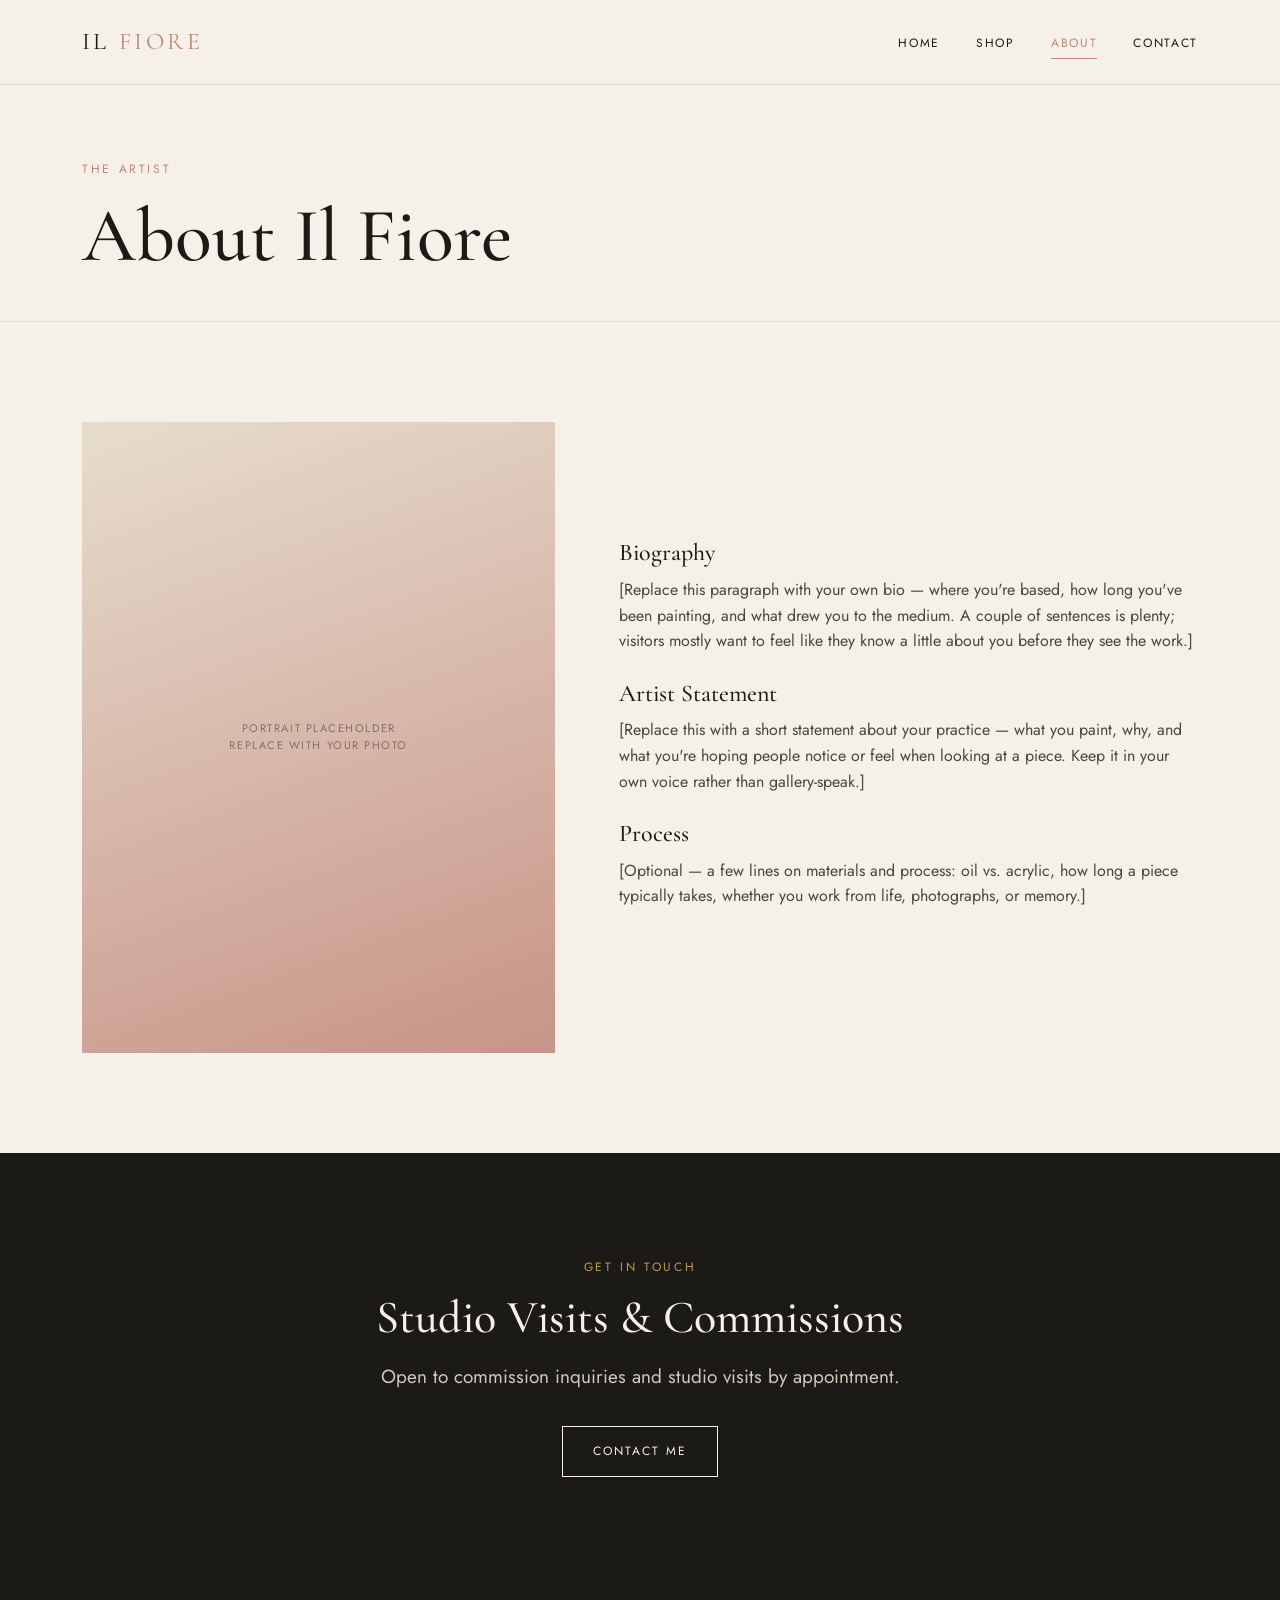
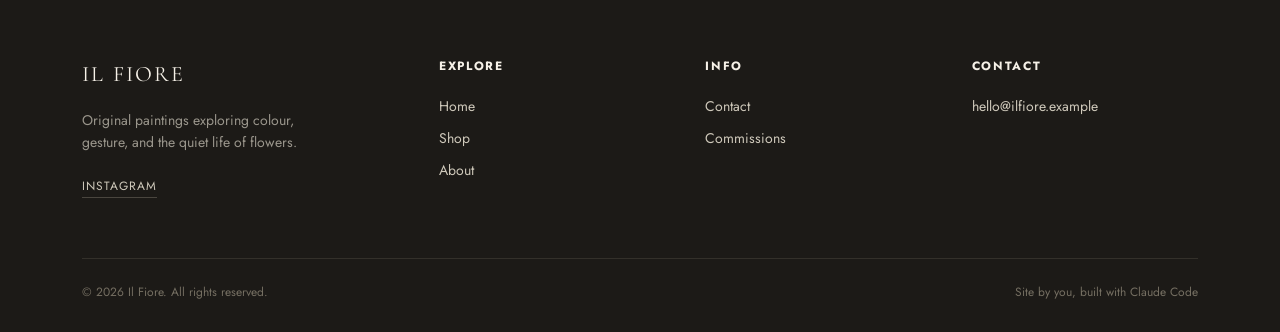
==== about.html @ a6f497b1 "Initial site: home, shop, about, contact pages Static HTML/CSS/JS artist portfolio site with a galle" ====
<!doctype html>
<html lang="en">
<head>
<meta charset="UTF-8">
<title>About — Il Fiore</title>
<meta name="description" content="About Il Fiore — artist bio, background, and artist statement.">
<meta name="viewport" content="width=device-width, initial-scale=1">
<link rel="preconnect" href="https://fonts.googleapis.com">
<link href="https://fonts.googleapis.com/css2?family=Cormorant+Garamond:wght@400;500;600&family=Jost:wght@400;500&display=swap" rel="stylesheet">
<link rel="stylesheet" href="css/style.css">
</head>
<body>

<header class="site-header">
  <div class="container">
    <a href="index.html" class="logo">Il <span>Fiore</span></a>
    <nav class="main-nav">
      <ul>
        <li><a href="index.html">Home</a></li>
        <li><a href="shop.html">Shop</a></li>
        <li><a href="about.html" class="active">About</a></li>
        <li><a href="contact.html">Contact</a></li>
      </ul>
    </nav>
    <button class="nav-toggle" aria-label="Open menu"><span></span><span></span><span></span></button>
  </div>
</header>

<div class="page-hero">
  <div class="container">
    <span class="eyebrow">The Artist</span>
    <h1>About Il Fiore</h1>
  </div>
</div>

<section>
  <div class="container split">
    <div class="portrait-placeholder"><span class="ph-label">Portrait placeholder<br>replace with your photo</span></div>
    <div>
      <div class="bio-block">
        <h3>Biography</h3>
        <p>[Replace this paragraph with your own bio — where you're based, how long you've been painting, and what drew you to the medium. A couple of sentences is plenty; visitors mostly want to feel like they know a little about you before they see the work.]</p>
      </div>
      <div class="bio-block">
        <h3>Artist Statement</h3>
        <p>[Replace this with a short statement about your practice — what you paint, why, and what you're hoping people notice or feel when looking at a piece. Keep it in your own voice rather than gallery-speak.]</p>
      </div>
      <div class="bio-block">
        <h3>Process</h3>
        <p>[Optional — a few lines on materials and process: oil vs. acrylic, how long a piece typically takes, whether you work from life, photographs, or memory.]</p>
      </div>
    </div>
  </div>
</section>

<section class="band-dark text-center">
  <div class="container">
    <span class="eyebrow">Get in Touch</span>
    <h2>Studio Visits &amp; Commissions</h2>
    <p class="lede" style="margin: 18px auto 34px; color:#cfc9bb;">Open to commission inquiries and studio visits by appointment.</p>
    <a href="contact.html" class="btn">Contact Me</a>
  </div>
</section>

<footer class="site-footer">
  <div class="container">
    <div class="footer-grid">
      <div>
        <div class="footer-logo">Il Fiore</div>
        <p class="footer-tagline">Original paintings exploring colour, gesture, and the quiet life of flowers.</p>
        <div class="social-row">
          <a href="#">Instagram</a>
        </div>
      </div>
      <div>
        <h4>Explore</h4>
        <ul>
          <li><a href="index.html">Home</a></li>
          <li><a href="shop.html">Shop</a></li>
          <li><a href="about.html">About</a></li>
        </ul>
      </div>
      <div>
        <h4>Info</h4>
        <ul>
          <li><a href="contact.html">Contact</a></li>
          <li><a href="contact.html">Commissions</a></li>
        </ul>
      </div>
      <div>
        <h4>Contact</h4>
        <ul>
          <li><a href="mailto:hello@ilfiore.example">hello@ilfiore.example</a></li>
        </ul>
      </div>
    </div>
    <div class="footer-bottom">
      <span>© 2026 Il Fiore. All rights reserved.</span>
      <span>Site by you, built with Claude Code</span>
    </div>
  </div>
</footer>

<script src="js/main.js"></script>
</body>
</html>
---- css/style.css ----
/* ===== Il Fiore — design tokens ===== */
:root {
  --cream: #f6f1e8;
  --cream-dim: #efe8da;
  --ink: #1c1a17;
  --ink-soft: #3a3530;
  --rose: #c1857a;
  --sage: #8a9a7e;
  --gold: #c39a4b;
  --plum: #7d6a86;
  --line: #e2dbca;
  --line-dark: #33302a;

  --font-serif: 'Cormorant Garamond', Georgia, 'Times New Roman', serif;
  --font-sans: 'Jost', 'Helvetica Neue', Arial, sans-serif;

  --max: 1180px;
}

/* ===== Reset ===== */
* { box-sizing: border-box; margin: 0; padding: 0; }
html { scroll-behavior: smooth; }
body {
  font-family: var(--font-sans);
  background: var(--cream);
  color: var(--ink);
  line-height: 1.6;
  -webkit-font-smoothing: antialiased;
}
img { max-width: 100%; display: block; }
a { color: inherit; text-decoration: none; }
ul { list-style: none; }
button { font-family: inherit; cursor: pointer; }
.container { max-width: var(--max); margin: 0 auto; padding: 0 32px; }

.eyebrow {
  font-family: var(--font-sans);
  font-size: 12px;
  letter-spacing: 0.22em;
  text-transform: uppercase;
  color: var(--rose);
  display: inline-block;
  margin-bottom: 14px;
}
h1, h2, h3 { font-family: var(--font-serif); font-weight: 500; line-height: 1.15; }
h1 { font-size: clamp(40px, 6vw, 76px); }
h2 { font-size: clamp(30px, 4vw, 46px); }
h3 { font-size: 24px; }
p.lede { font-size: 19px; color: #4a463f; max-width: 60ch; }

.btn {
  display: inline-flex;
  align-items: center;
  gap: 10px;
  font-family: var(--font-sans);
  font-size: 12px;
  letter-spacing: 0.16em;
  text-transform: uppercase;
  padding: 15px 30px;
  border: 1px solid var(--ink);
  background: transparent;
  color: var(--ink);
  transition: background .25s ease, color .25s ease;
}
.btn:hover { background: var(--ink); color: var(--cream); }
.btn-solid { background: var(--ink); color: var(--cream); }
.btn-solid:hover { background: var(--rose); border-color: var(--rose); color: var(--cream); }

/* ===== Header ===== */
.site-header {
  position: sticky; top: 0; z-index: 50;
  background: var(--cream);
  border-bottom: 1px solid var(--line);
}
.site-header .container {
  display: flex; align-items: center; justify-content: space-between;
  height: 84px;
}
.logo {
  font-family: var(--font-serif);
  font-size: 24px;
  letter-spacing: 0.14em;
  text-transform: uppercase;
}
.logo span { color: var(--rose); }
.main-nav ul { display: flex; gap: 36px; }
.main-nav a {
  font-size: 12px;
  letter-spacing: 0.14em;
  text-transform: uppercase;
  padding: 6px 0;
  border-bottom: 1px solid transparent;
  transition: border-color .2s ease, color .2s ease;
}
.main-nav a:hover, .main-nav a.active { border-color: var(--rose); color: var(--rose); }
.nav-toggle {
  display: none;
  flex-direction: column; gap: 5px;
  background: none; border: none;
}
.nav-toggle span { width: 26px; height: 1.5px; background: var(--ink); }

@media (max-width: 860px) {
  .main-nav { position: fixed; inset: 84px 0 0 0; background: var(--cream); transform: translateY(-110%); transition: transform .3s ease; }
  .main-nav.open { transform: translateY(0); }
  .main-nav ul { flex-direction: column; gap: 0; padding: 12px 32px; }
  .main-nav a { display: block; padding: 16px 0; border-bottom: 1px solid var(--line); font-size: 14px; }
  .nav-toggle { display: flex; }
}

/* ===== Hero ===== */
.hero {
  position: relative;
  min-height: 86vh;
  display: flex; align-items: flex-end;
  padding: 60px 0 90px;
  overflow: hidden;
  background: linear-gradient(160deg, #f1e4d6 0%, #ecd9d2 38%, #e3c9c0 62%, #cfa9a6 100%);
}
.hero::before, .hero::after {
  content: ""; position: absolute; border-radius: 50%; filter: blur(60px); opacity: .55;
}
.hero::before { width: 480px; height: 480px; background: var(--sage); top: -160px; right: -120px; opacity: .35; }
.hero::after { width: 380px; height: 380px; background: var(--gold); bottom: -160px; left: -100px; opacity: .3; }
.hero-content { position: relative; z-index: 2; max-width: 720px; }
.hero-content p.lede { color: #3a352f; margin-top: 22px; margin-bottom: 34px; }

/* ===== Sections ===== */
section { padding: 100px 0; }
.section-head {
  display: flex; align-items: flex-end; justify-content: space-between;
  gap: 24px; margin-bottom: 48px; flex-wrap: wrap;
}
.section-head .view-all { font-size: 12px; letter-spacing: 0.16em; text-transform: uppercase; border-bottom: 1px solid var(--ink); padding-bottom: 3px; }

/* ===== Work grid & cards ===== */
.work-grid { display: grid; grid-template-columns: repeat(3, 1fr); gap: 40px 32px; }
@media (max-width: 960px) { .work-grid { grid-template-columns: repeat(2, 1fr); } }
@media (max-width: 620px) { .work-grid { grid-template-columns: 1fr; } }

.work-card { cursor: pointer; }
.placeholder-art {
  position: relative;
  aspect-ratio: 4 / 5;
  border-radius: 2px;
  overflow: hidden;
  margin-bottom: 18px;
  background: var(--cream-dim);
  transition: transform .4s ease;
}
.work-card:hover .placeholder-art { transform: translateY(-4px); }
.placeholder-art::after {
  content: "";
  position: absolute; inset: 0;
  background-image: repeating-linear-gradient(135deg, rgba(255,255,255,.08) 0 2px, transparent 2px 6px);
  mix-blend-mode: overlay;
}
.placeholder-art .ph-label {
  position: absolute; inset: 0;
  display: flex; align-items: center; justify-content: center;
  text-align: center; padding: 24px;
  font-family: var(--font-sans);
  font-size: 11px; letter-spacing: 0.14em; text-transform: uppercase;
  color: rgba(28,26,23,.45);
}
.placeholder-art img { position: absolute; inset: 0; width: 100%; height: 100%; object-fit: cover; }

.hue-1 { background: linear-gradient(150deg,#e9c9c2,#c1857a); }
.hue-2 { background: linear-gradient(150deg,#dbe0cf,#8a9a7e); }
.hue-3 { background: linear-gradient(150deg,#f0ddb1,#c39a4b); }
.hue-4 { background: linear-gradient(150deg,#e3d7e6,#7d6a86); }
.hue-5 { background: linear-gradient(150deg,#f2e2d6,#b98a63); }
.hue-6 { background: linear-gradient(150deg,#d9e2e4,#7f9aa3); }

.work-meta .work-title { font-family: var(--font-serif); font-size: 21px; }
.work-meta .work-sub { font-size: 13px; color: #6b6659; margin-top: 4px; }
.work-meta .work-inquire { display: inline-block; margin-top: 10px; font-size: 11px; letter-spacing: 0.12em; text-transform: uppercase; border-bottom: 1px solid var(--rose); color: var(--rose); }

/* ===== Split / about teaser ===== */
.split { display: grid; grid-template-columns: 0.9fr 1.1fr; gap: 64px; align-items: center; }
@media (max-width: 860px) { .split { grid-template-columns: 1fr; } }
.portrait-placeholder {
  aspect-ratio: 3/4; background: linear-gradient(160deg,#e7ddcd,#c1857a 120%);
  position: relative; overflow: hidden;
}
.portrait-placeholder .ph-label { position:absolute; inset:0; display:flex; align-items:center; justify-content:center; font-size:11px; letter-spacing:.14em; text-transform:uppercase; color: rgba(28,26,23,.45); text-align:center; padding: 24px; }

/* ===== Dark band (CTA) ===== */
.band-dark { background: var(--ink); color: var(--cream); }
.band-dark .eyebrow { color: var(--gold); }
.band-dark .btn { border-color: var(--cream); color: var(--cream); }
.band-dark .btn:hover { background: var(--cream); color: var(--ink); }

/* ===== Newsletter ===== */
.newsletter-form { display: grid; grid-template-columns: 1fr 1fr 1fr auto; gap: 14px; margin-top: 32px; }
@media (max-width: 760px) { .newsletter-form { grid-template-columns: 1fr; } }
.newsletter-form input {
  background: transparent; border: none; border-bottom: 1px solid var(--line-dark);
  color: var(--cream); padding: 12px 4px; font-family: var(--font-sans); font-size: 14px;
}
.newsletter-form input::placeholder { color: #9a968c; }
.form-note { font-size: 12px; color: #9a968c; margin-top: 16px; max-width: 60ch; }
.form-success { margin-top: 16px; font-size: 13px; color: var(--gold); display: none; }
.form-success.show { display: block; }

/* ===== Footer ===== */
.site-footer { background: var(--ink); color: #cfc9bb; padding: 80px 0 30px; }
.footer-grid { display: grid; grid-template-columns: 1.4fr 1fr 1fr 1fr; gap: 40px; }
@media (max-width: 860px) { .footer-grid { grid-template-columns: repeat(2, 1fr); } }
@media (max-width: 560px) { .footer-grid { grid-template-columns: 1fr; } }
.footer-grid h4 { font-family: var(--font-sans); font-size: 12px; letter-spacing: 0.14em; text-transform: uppercase; color: var(--cream); margin-bottom: 18px; }
.footer-grid li { margin-bottom: 10px; font-size: 14px; }
.footer-grid a:hover { color: var(--rose); }
.footer-logo { font-family: var(--font-serif); font-size: 22px; color: var(--cream); letter-spacing: .1em; text-transform: uppercase; margin-bottom: 16px; }
.footer-tagline { font-size: 14px; max-width: 32ch; color: #9a968c; margin-bottom: 24px; }
.social-row { display: flex; gap: 16px; }
.social-row a { font-size: 12px; letter-spacing: .08em; text-transform: uppercase; border-bottom: 1px solid #4a463f; }
.footer-bottom {
  margin-top: 60px; padding-top: 24px; border-top: 1px solid var(--line-dark);
  display: flex; justify-content: space-between; flex-wrap: wrap; gap: 12px;
  font-size: 12px; color: #756f62;
}

/* ===== Page header (interior pages) ===== */
.page-hero { padding: 70px 0 40px; border-bottom: 1px solid var(--line); }
.page-hero .eyebrow { color: var(--rose); }

/* ===== About page ===== */
.bio-block { margin-bottom: 26px; }
.bio-block h3 { margin-bottom: 10px; }
.bio-block p { color: #4a463f; max-width: 62ch; }

/* ===== Shop filters ===== */
.shop-toolbar { display:flex; gap: 24px; margin-bottom: 40px; flex-wrap: wrap; }
.shop-toolbar button {
  background: none; border: 1px solid var(--line); padding: 8px 18px;
  font-size: 12px; letter-spacing: .1em; text-transform: uppercase;
  transition: all .2s ease;
}
.shop-toolbar button.active, .shop-toolbar button:hover { background: var(--ink); color: var(--cream); border-color: var(--ink); }

/* ===== Contact page ===== */
.contact-grid { display: grid; grid-template-columns: 1fr 1fr; gap: 64px; }
@media (max-width: 860px) { .contact-grid { grid-template-columns: 1fr; } }
.field { margin-bottom: 22px; }
.field label { display: block; font-size: 12px; letter-spacing: .1em; text-transform: uppercase; margin-bottom: 8px; color: #6b6659; }
.field input, .field textarea {
  width: 100%; border: none; border-bottom: 1px solid var(--line); background: transparent;
  padding: 10px 2px; font-family: var(--font-sans); font-size: 15px; color: var(--ink);
}
.field textarea { resize: vertical; min-height: 120px; }
.contact-info li { margin-bottom: 22px; }
.contact-info .label { font-size: 12px; letter-spacing: .1em; text-transform: uppercase; color: var(--rose); display:block; margin-bottom: 4px; }

/* ===== Lightbox modal ===== */
.modal-overlay {
  position: fixed; inset: 0; background: rgba(28,26,23,.86);
  display: none; align-items: center; justify-content: center; z-index: 200; padding: 24px;
}
.modal-overlay.open { display: flex; }
.modal-box {
  background: var(--cream); max-width: 880px; width: 100%; max-height: 88vh; overflow: auto;
  display: grid; grid-template-columns: 1.1fr 1fr;
}
@media (max-width: 760px) { .modal-box { grid-template-columns: 1fr; } }
.modal-box .placeholder-art { aspect-ratio: 4/5; margin: 0; border-radius: 0; }
.modal-info { padding: 40px; position: relative; }
.modal-close {
  position: absolute; top: 16px; right: 20px; background: none; border: none;
  font-size: 22px; line-height: 1; color: var(--ink);
}
.modal-info .work-title { font-size: 28px; margin-bottom: 6px; }
.modal-info .work-sub { color: #6b6659; margin-bottom: 24px; }
.modal-info p { color: #4a463f; margin-bottom: 24px; }

/* ===== Utility ===== */
.text-center { text-align: center; }
.mt-40 { margin-top: 40px; }
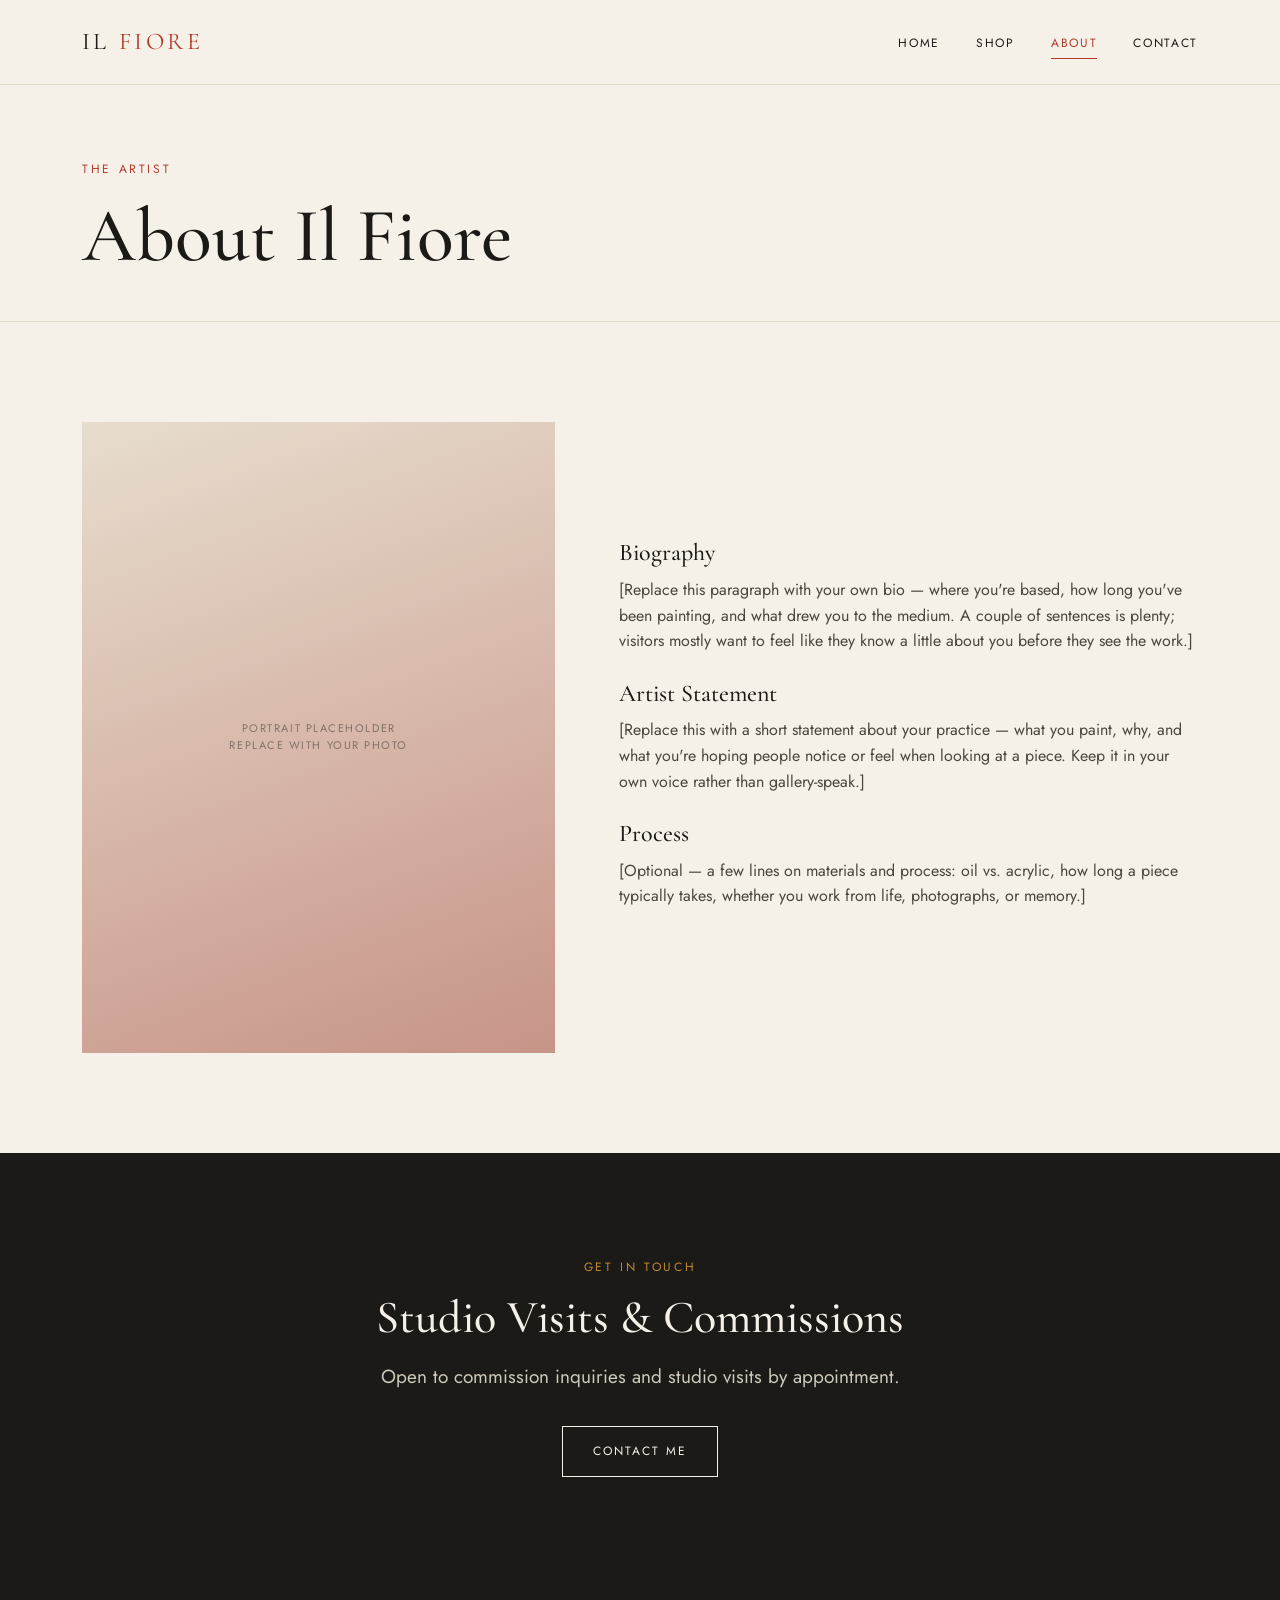
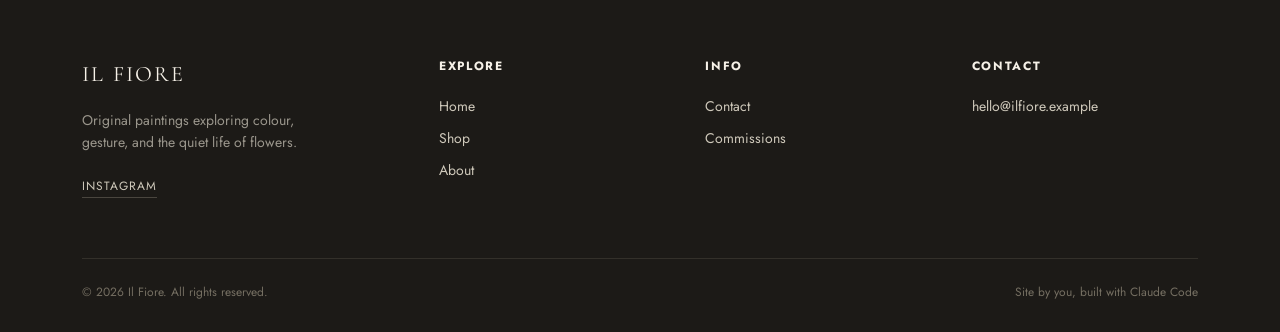
==== commit b679aedd: "Add cache-busting to CSS/JS and lower hero stack breakpoint Versioned query strings (?v=3) on style." ====
--- a/about.html
+++ b/about.html
@@ -2,12 +2,40 @@
 <html lang="en">
 <head>
 <meta charset="UTF-8">
-<title>About — Il Fiore</title>
-<meta name="description" content="About Il Fiore — artist bio, background, and artist statement.">
+<title>About the Artist | Il Fiore</title>
+<meta name="description" content="About Il Fiore — a watercolour painter working in botanical and floral studies. Read the artist's bio, statement, and process, and get in touch about commissions.">
 <meta name="viewport" content="width=device-width, initial-scale=1">
+<link rel="canonical" href="https://desislavadermishkova-arch.github.io/il-fiore/about.html">
+<link rel="icon" type="image/svg+xml" href="data:image/svg+xml,%3Csvg xmlns='http://www.w3.org/2000/svg' viewBox='0 0 32 32'%3E%3Ccircle cx='16' cy='16' r='4' fill='%23c39a4b'/%3E%3Cellipse cx='16' cy='7' rx='4' ry='6' fill='%23c1857a'/%3E%3Cellipse cx='25' cy='16' rx='6' ry='4' fill='%23c1857a'/%3E%3Cellipse cx='16' cy='25' rx='4' ry='6' fill='%23c1857a'/%3E%3Cellipse cx='7' cy='16' rx='6' ry='4' fill='%23c1857a'/%3E%3C/svg%3E">
+
+<meta property="og:type" content="profile">
+<meta property="og:site_name" content="Il Fiore">
+<meta property="og:url" content="https://desislavadermishkova-arch.github.io/il-fiore/about.html">
+<meta property="og:title" content="About the Artist | Il Fiore">
+<meta property="og:description" content="A watercolour painter working in botanical and floral studies. Read the bio, artist statement, and process.">
+<meta property="og:image" content="https://desislavadermishkova-arch.github.io/il-fiore/assets/works/floral-03.jpg">
+<meta name="twitter:card" content="summary_large_image">
+<meta name="twitter:title" content="About the Artist | Il Fiore">
+<meta name="twitter:description" content="A watercolour painter working in botanical and floral studies.">
+<meta name="twitter:image" content="https://desislavadermishkova-arch.github.io/il-fiore/assets/works/floral-03.jpg">
+
 <link rel="preconnect" href="https://fonts.googleapis.com">
 <link href="https://fonts.googleapis.com/css2?family=Cormorant+Garamond:wght@400;500;600&family=Jost:wght@400;500&display=swap" rel="stylesheet">
-<link rel="stylesheet" href="css/style.css">
+<link rel="stylesheet" href="css/style.css?v=3">
+
+<script type="application/ld+json">
+{
+  "@context": "https://schema.org",
+  "@type": "ProfilePage",
+  "mainEntity": {
+    "@type": "Person",
+    "name": "Il Fiore",
+    "jobTitle": "Painter",
+    "url": "https://desislavadermishkova-arch.github.io/il-fiore/about.html",
+    "knowsAbout": ["Watercolour painting", "Botanical illustration", "Floral art"]
+  }
+}
+</script>
 </head>
 <body>
 
@@ -101,6 +129,6 @@
   </div>
 </footer>
 
-<script src="js/main.js"></script>
+<script src="js/main.js?v=3"></script>
 </body>
 </html>
--- a/css/style.css
+++ b/css/style.css
@@ -4,10 +4,10 @@
   --cream-dim: #efe8da;
   --ink: #1c1a17;
   --ink-soft: #3a3530;
-  --rose: #c1857a;
-  --sage: #8a9a7e;
-  --gold: #c39a4b;
-  --plum: #7d6a86;
+  --rose: #b23a2b;
+  --sage: #3f7566;
+  --gold: #bf8a2e;
+  --plum: #6a4472;
   --line: #e2dbca;
   --line-dark: #33302a;
 
@@ -108,22 +108,63 @@
   .nav-toggle { display: flex; }
 }
 
-/* ===== Hero ===== */
+/* ===== Hero (split panel + image carousel) ===== */
 .hero {
   position: relative;
   min-height: 86vh;
-  display: flex; align-items: flex-end;
-  padding: 60px 0 90px;
+  display: flex;
   overflow: hidden;
-  background: linear-gradient(160deg, #f1e4d6 0%, #ecd9d2 38%, #e3c9c0 62%, #cfa9a6 100%);
-}
-.hero::before, .hero::after {
-  content: ""; position: absolute; border-radius: 50%; filter: blur(60px); opacity: .55;
-}
-.hero::before { width: 480px; height: 480px; background: var(--sage); top: -160px; right: -120px; opacity: .35; }
-.hero::after { width: 380px; height: 380px; background: var(--gold); bottom: -160px; left: -100px; opacity: .3; }
-.hero-content { position: relative; z-index: 2; max-width: 720px; }
-.hero-content p.lede { color: #3a352f; margin-top: 22px; margin-bottom: 34px; }
+}
+
+.hero-info {
+  width: 42%;
+  flex-shrink: 0;
+  color: var(--cream);
+  display: flex;
+  flex-direction: column;
+  justify-content: space-between;
+  padding: 48px clamp(28px, 5vw, 64px);
+  position: relative;
+  z-index: 2;
+  transition: background-color 1.1s ease;
+}
+.hero-counter {
+  align-self: flex-end;
+  color: #9a968c;
+  font-size: 12px;
+  letter-spacing: 0.14em;
+}
+.hero-text { margin: auto 0; max-width: 420px; }
+.hero-text .eyebrow { color: var(--gold); }
+.hero-text h1.hero-title { color: var(--cream); }
+.hero-text p.lede, .hero-sub-text { color: #cfc9bb; margin-top: 14px; margin-bottom: 34px; }
+
+.hero-nav-arrows { display: flex; gap: 14px; align-self: flex-end; }
+.hero-arrow {
+  width: 46px; height: 46px; border-radius: 50%;
+  display: flex; align-items: center; justify-content: center;
+  background: rgba(255,255,255,.06); border: 1px solid rgba(255,255,255,.3);
+  color: var(--cream); font-size: 22px; line-height: 1;
+  transition: background .2s ease;
+}
+.hero-arrow:hover { background: rgba(255,255,255,.16); }
+
+.hero-image { position: relative; flex: 1; }
+.hero-slides { position: absolute; inset: 0; }
+.hero-slide {
+  position: absolute; inset: 0;
+  background-size: cover;
+  background-position: center;
+  opacity: 0;
+  transition: opacity 1.1s ease;
+}
+.hero-slide.active { opacity: 1; }
+
+@media (max-width: 700px) {
+  .hero { flex-direction: column; min-height: auto; }
+  .hero-info { width: 100%; padding: 32px 24px; }
+  .hero-image { flex: none; height: 55vh; width: 100%; }
+}
 
 /* ===== Sections ===== */
 section { padding: 100px 0; }
@@ -239,6 +280,12 @@
 }
 .shop-toolbar button.active, .shop-toolbar button:hover { background: var(--ink); color: var(--cream); border-color: var(--ink); }
 
+/* ===== FAQ ===== */
+.faq-list { display: grid; grid-template-columns: 1fr 1fr; gap: 40px; }
+@media (max-width: 760px) { .faq-list { grid-template-columns: 1fr; } }
+.faq-item h3 { color: var(--cream); font-size: 20px; margin-bottom: 10px; }
+.faq-item p { color: #cfc9bb; max-width: 46ch; }
+
 /* ===== Contact page ===== */
 .contact-grid { display: grid; grid-template-columns: 1fr 1fr; gap: 64px; }
 @media (max-width: 860px) { .contact-grid { grid-template-columns: 1fr; } }
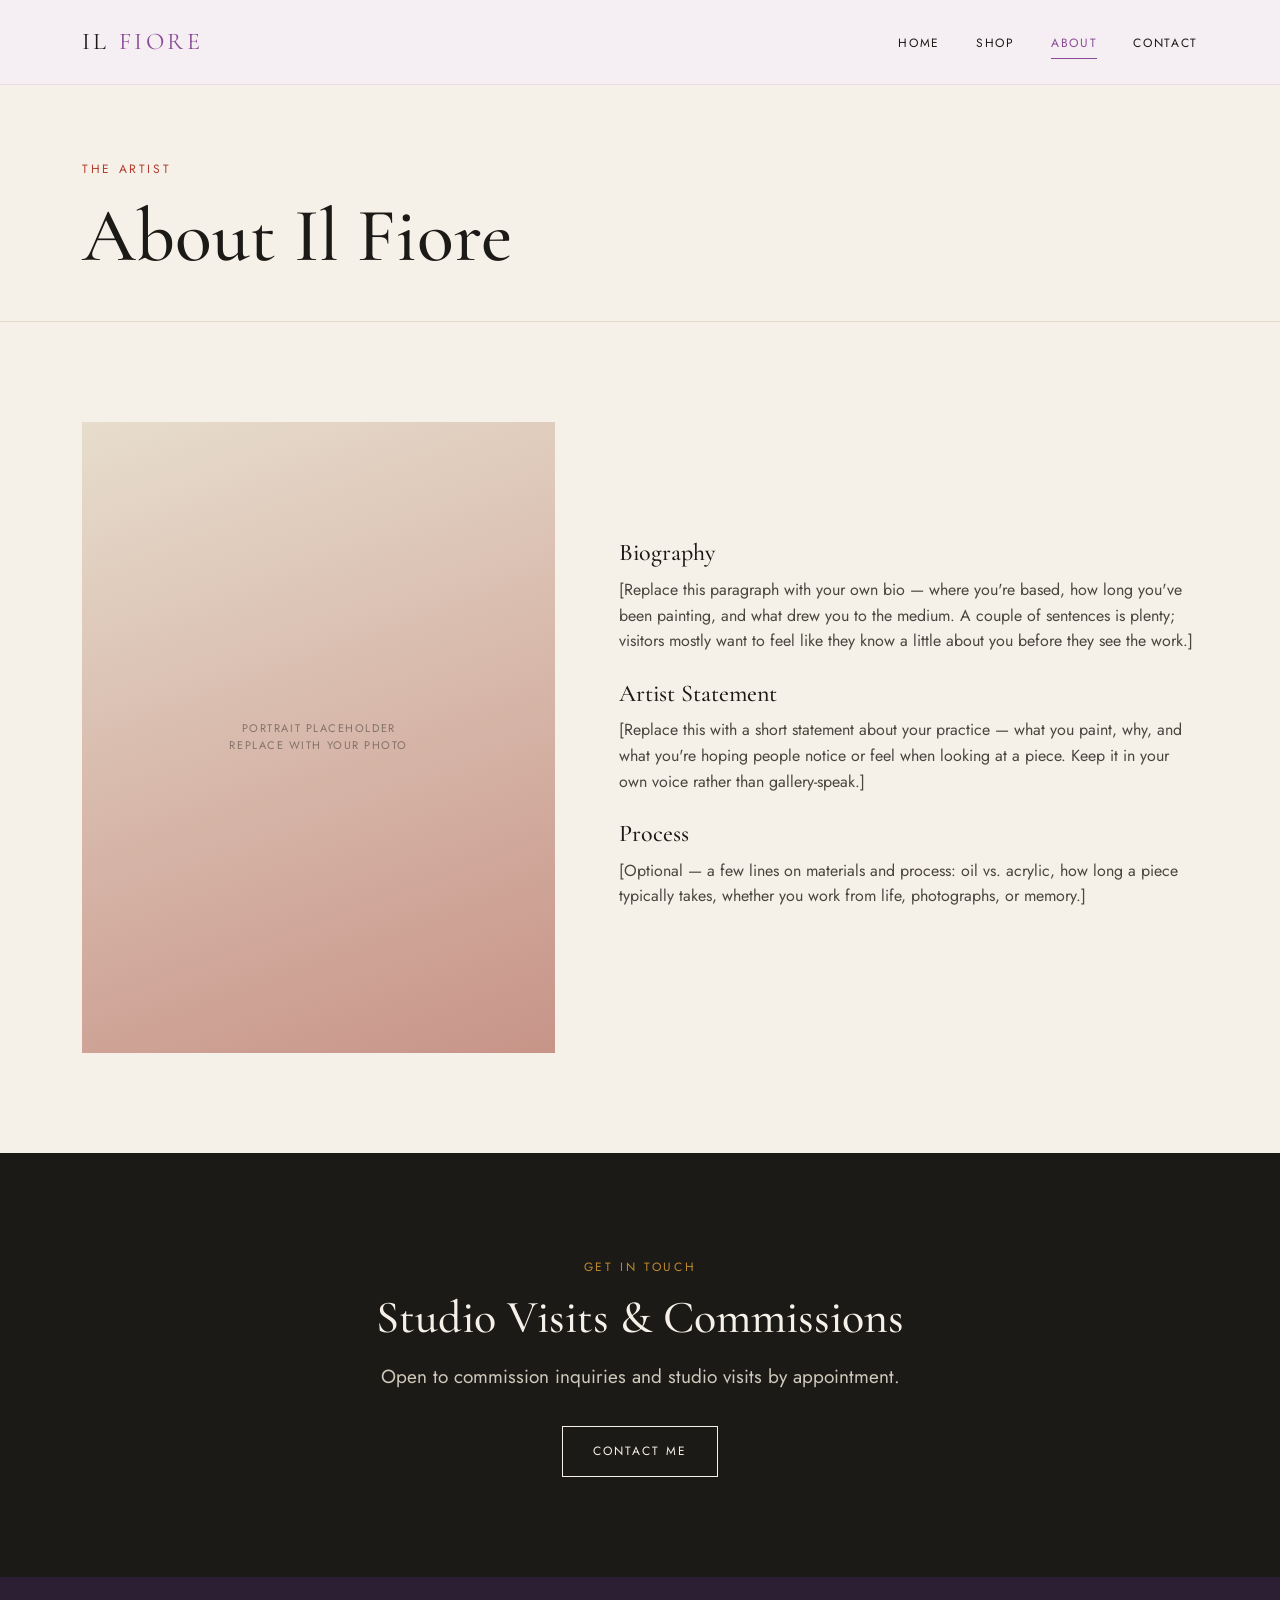
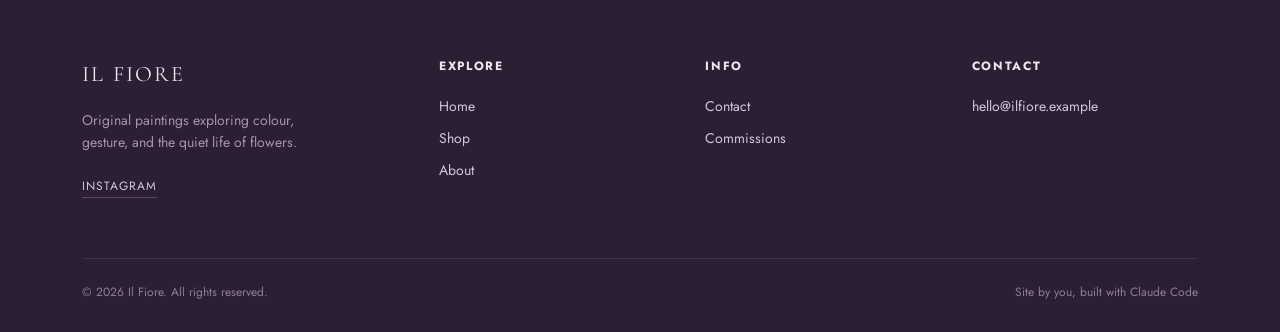
==== commit 3934dd25: "Recolor header and footer to an aubergine plum palette Header goes from plain cream to a soft blush-" ====
--- a/about.html
+++ b/about.html
@@ -21,7 +21,7 @@
 
 <link rel="preconnect" href="https://fonts.googleapis.com">
 <link href="https://fonts.googleapis.com/css2?family=Cormorant+Garamond:wght@400;500;600&family=Jost:wght@400;500&display=swap" rel="stylesheet">
-<link rel="stylesheet" href="css/style.css?v=3">
+<link rel="stylesheet" href="css/style.css?v=4">
 
 <script type="application/ld+json">
 {
@@ -129,6 +129,6 @@
   </div>
 </footer>
 
-<script src="js/main.js?v=3"></script>
+<script src="js/main.js?v=4"></script>
 </body>
 </html>
--- a/css/style.css
+++ b/css/style.css
@@ -69,8 +69,8 @@
 /* ===== Header ===== */
 .site-header {
   position: sticky; top: 0; z-index: 50;
-  background: var(--cream);
-  border-bottom: 1px solid var(--line);
+  background: #f5eef2;
+  border-bottom: 1px solid #e8dbe9;
 }
 .site-header .container {
   display: flex; align-items: center; justify-content: space-between;
@@ -82,7 +82,7 @@
   letter-spacing: 0.14em;
   text-transform: uppercase;
 }
-.logo span { color: var(--rose); }
+.logo span { color: #8a4a95; }
 .main-nav ul { display: flex; gap: 36px; }
 .main-nav a {
   font-size: 12px;
@@ -92,7 +92,7 @@
   border-bottom: 1px solid transparent;
   transition: border-color .2s ease, color .2s ease;
 }
-.main-nav a:hover, .main-nav a.active { border-color: var(--rose); color: var(--rose); }
+.main-nav a:hover, .main-nav a.active { border-color: #8a4a95; color: #8a4a95; }
 .nav-toggle {
   display: none;
   flex-direction: column; gap: 5px;
@@ -101,10 +101,10 @@
 .nav-toggle span { width: 26px; height: 1.5px; background: var(--ink); }
 
 @media (max-width: 860px) {
-  .main-nav { position: fixed; inset: 84px 0 0 0; background: var(--cream); transform: translateY(-110%); transition: transform .3s ease; }
+  .main-nav { position: fixed; inset: 84px 0 0 0; background: #f5eef2; transform: translateY(-110%); transition: transform .3s ease; }
   .main-nav.open { transform: translateY(0); }
   .main-nav ul { flex-direction: column; gap: 0; padding: 12px 32px; }
-  .main-nav a { display: block; padding: 16px 0; border-bottom: 1px solid var(--line); font-size: 14px; }
+  .main-nav a { display: block; padding: 16px 0; border-bottom: 1px solid #e8dbe9; font-size: 14px; }
   .nav-toggle { display: flex; }
 }
 
@@ -245,21 +245,21 @@
 .form-success.show { display: block; }
 
 /* ===== Footer ===== */
-.site-footer { background: var(--ink); color: #cfc9bb; padding: 80px 0 30px; }
+.site-footer { background: #2c1f33; color: #d3c6db; padding: 80px 0 30px; }
 .footer-grid { display: grid; grid-template-columns: 1.4fr 1fr 1fr 1fr; gap: 40px; }
 @media (max-width: 860px) { .footer-grid { grid-template-columns: repeat(2, 1fr); } }
 @media (max-width: 560px) { .footer-grid { grid-template-columns: 1fr; } }
-.footer-grid h4 { font-family: var(--font-sans); font-size: 12px; letter-spacing: 0.14em; text-transform: uppercase; color: var(--cream); margin-bottom: 18px; }
+.footer-grid h4 { font-family: var(--font-sans); font-size: 12px; letter-spacing: 0.14em; text-transform: uppercase; color: #efe6f2; margin-bottom: 18px; }
 .footer-grid li { margin-bottom: 10px; font-size: 14px; }
-.footer-grid a:hover { color: var(--rose); }
-.footer-logo { font-family: var(--font-serif); font-size: 22px; color: var(--cream); letter-spacing: .1em; text-transform: uppercase; margin-bottom: 16px; }
-.footer-tagline { font-size: 14px; max-width: 32ch; color: #9a968c; margin-bottom: 24px; }
+.footer-grid a:hover { color: #c9a6d1; }
+.footer-logo { font-family: var(--font-serif); font-size: 22px; color: #efe6f2; letter-spacing: .1em; text-transform: uppercase; margin-bottom: 16px; }
+.footer-tagline { font-size: 14px; max-width: 32ch; color: #a892b2; margin-bottom: 24px; }
 .social-row { display: flex; gap: 16px; }
-.social-row a { font-size: 12px; letter-spacing: .08em; text-transform: uppercase; border-bottom: 1px solid #4a463f; }
+.social-row a { font-size: 12px; letter-spacing: .08em; text-transform: uppercase; border-bottom: 1px solid #5c4763; }
 .footer-bottom {
-  margin-top: 60px; padding-top: 24px; border-top: 1px solid var(--line-dark);
+  margin-top: 60px; padding-top: 24px; border-top: 1px solid #43304a;
   display: flex; justify-content: space-between; flex-wrap: wrap; gap: 12px;
-  font-size: 12px; color: #756f62;
+  font-size: 12px; color: #8f7f93;
 }
 
 /* ===== Page header (interior pages) ===== */
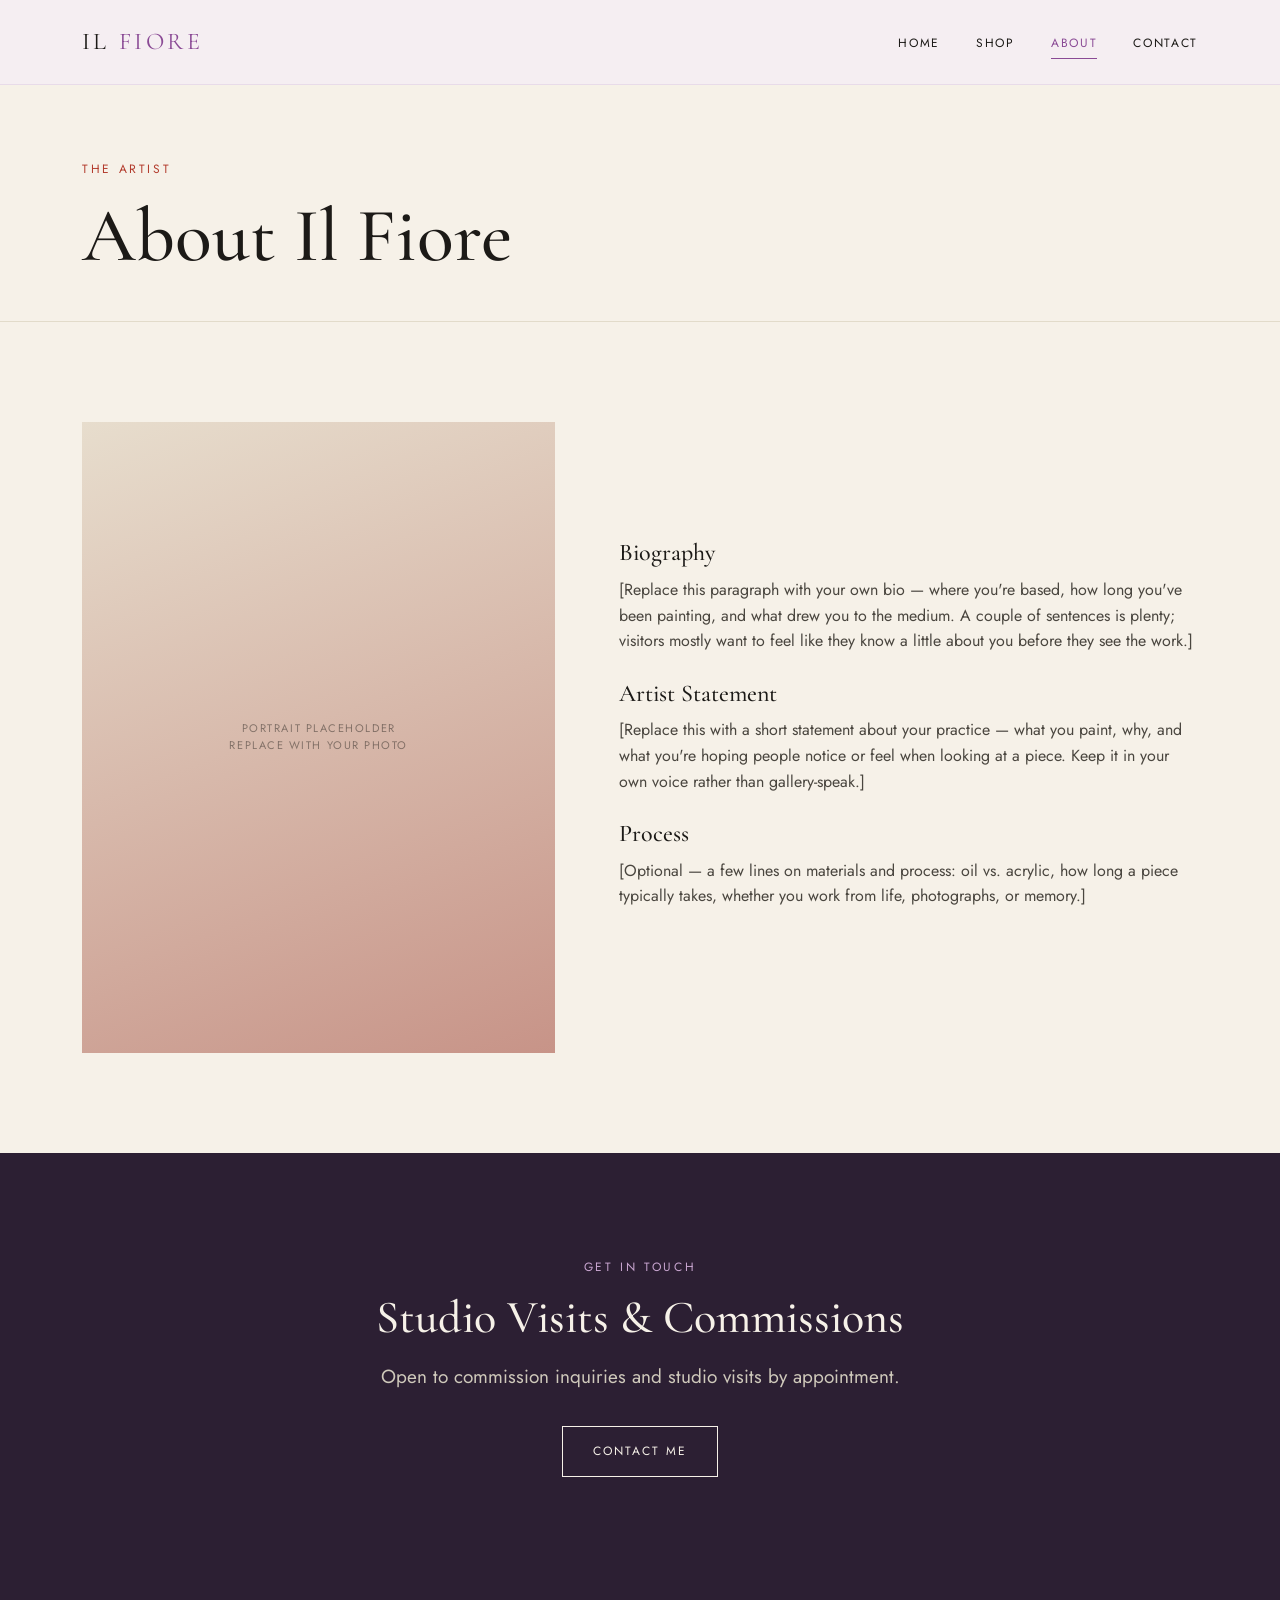
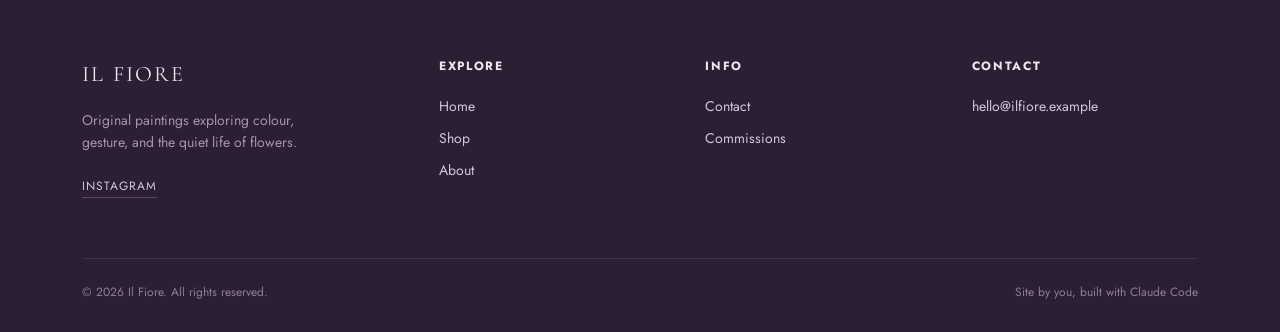
==== commit e475c945: "Recolor CTA dark bands to match the aubergine plum palette .band-dark (used for the "Commissions & I" ====
--- a/about.html
+++ b/about.html
@@ -21,7 +21,7 @@
 
 <link rel="preconnect" href="https://fonts.googleapis.com">
 <link href="https://fonts.googleapis.com/css2?family=Cormorant+Garamond:wght@400;500;600&family=Jost:wght@400;500&display=swap" rel="stylesheet">
-<link rel="stylesheet" href="css/style.css?v=4">
+<link rel="stylesheet" href="css/style.css?v=6">
 
 <script type="application/ld+json">
 {
@@ -129,6 +129,6 @@
   </div>
 </footer>
 
-<script src="js/main.js?v=4"></script>
+<script src="js/main.js?v=6"></script>
 </body>
 </html>
--- a/css/style.css
+++ b/css/style.css
@@ -114,6 +114,7 @@
   min-height: 86vh;
   display: flex;
   overflow: hidden;
+  padding: 0;
 }
 
 .hero-info {
@@ -162,8 +163,12 @@
 
 @media (max-width: 700px) {
   .hero { flex-direction: column; min-height: auto; }
-  .hero-info { width: 100%; padding: 32px 24px; }
-  .hero-image { flex: none; height: 55vh; width: 100%; }
+  .hero-image { order: -1; flex: none; height: 58vh; width: 100%; }
+  .hero-info { width: 100%; padding: 24px 20px 28px; }
+  .hero-text { margin: 0; }
+  .hero-text h1.hero-title { font-size: clamp(30px, 8vw, 44px); }
+  .hero-counter { margin-bottom: 14px; }
+  .hero-nav-arrows { margin-top: 18px; }
 }
 
 /* ===== Sections ===== */
@@ -227,10 +232,10 @@
 .portrait-placeholder .ph-label { position:absolute; inset:0; display:flex; align-items:center; justify-content:center; font-size:11px; letter-spacing:.14em; text-transform:uppercase; color: rgba(28,26,23,.45); text-align:center; padding: 24px; }
 
 /* ===== Dark band (CTA) ===== */
-.band-dark { background: var(--ink); color: var(--cream); }
-.band-dark .eyebrow { color: var(--gold); }
+.band-dark { background: #2c1f33; color: var(--cream); }
+.band-dark .eyebrow { color: #c9a6d1; }
 .band-dark .btn { border-color: var(--cream); color: var(--cream); }
-.band-dark .btn:hover { background: var(--cream); color: var(--ink); }
+.band-dark .btn:hover { background: var(--cream); color: #2c1f33; }
 
 /* ===== Newsletter ===== */
 .newsletter-form { display: grid; grid-template-columns: 1fr 1fr 1fr auto; gap: 14px; margin-top: 32px; }
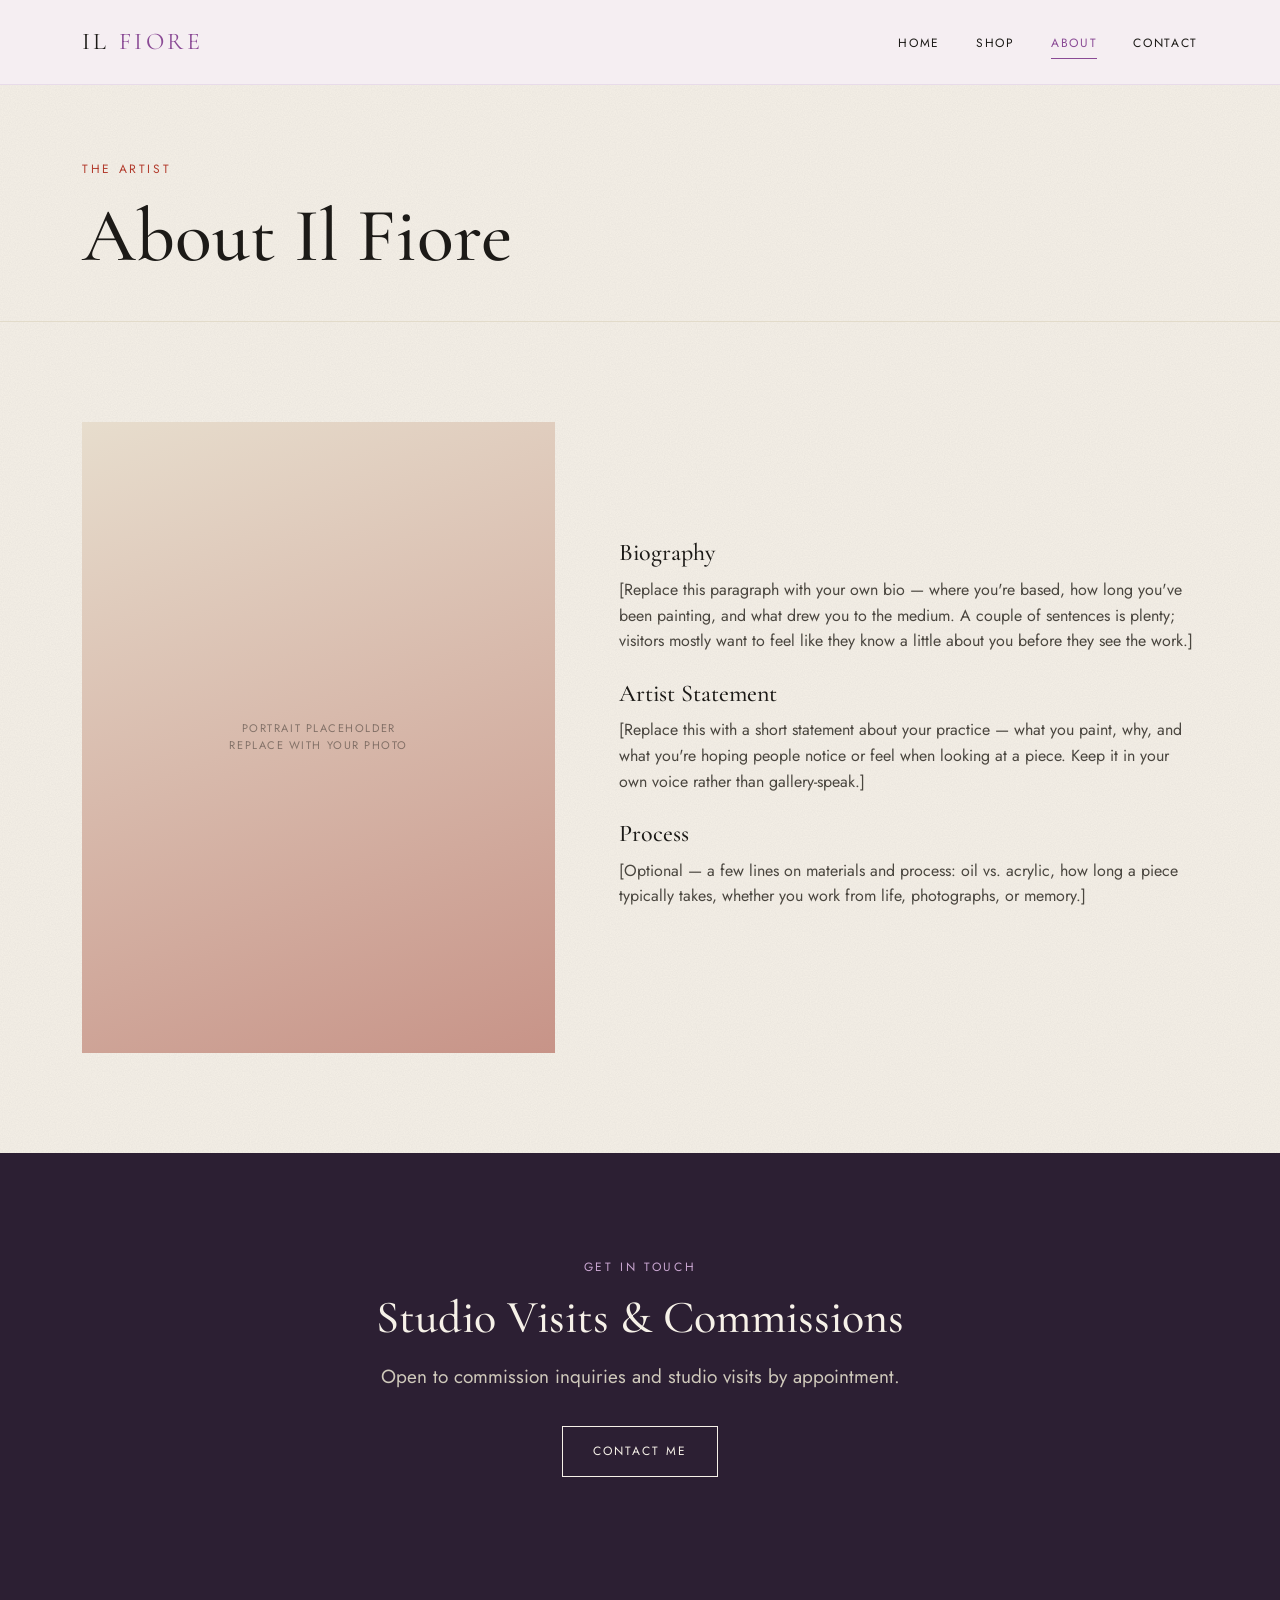
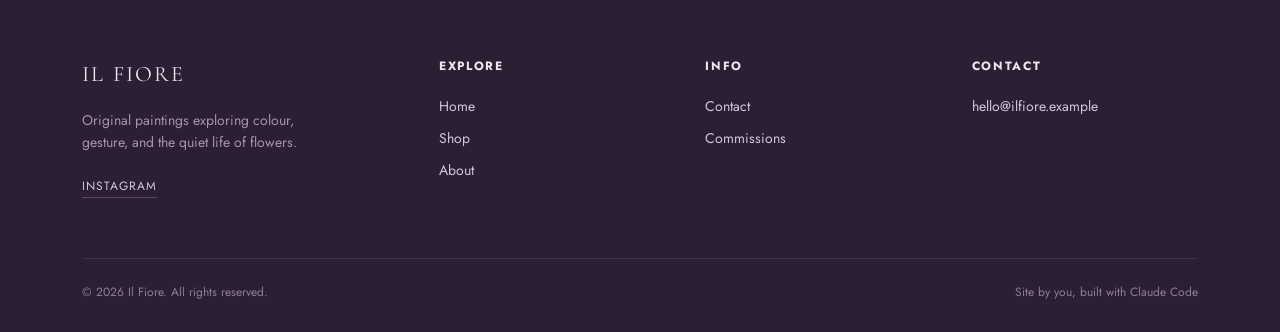
==== commit d9448c69: "Add visual polish: scroll reveals, hover zoom, Ken Burns, paper grain Makes the site feel more like " ====
--- a/about.html
+++ b/about.html
@@ -21,7 +21,7 @@
 
 <link rel="preconnect" href="https://fonts.googleapis.com">
 <link href="https://fonts.googleapis.com/css2?family=Cormorant+Garamond:wght@400;500;600&family=Jost:wght@400;500&display=swap" rel="stylesheet">
-<link rel="stylesheet" href="css/style.css?v=6">
+<link rel="stylesheet" href="css/style.css?v=7">
 
 <script type="application/ld+json">
 {
@@ -55,7 +55,7 @@
 </header>
 
 <div class="page-hero">
-  <div class="container">
+  <div class="container reveal">
     <span class="eyebrow">The Artist</span>
     <h1>About Il Fiore</h1>
   </div>
@@ -63,17 +63,17 @@
 
 <section>
   <div class="container split">
-    <div class="portrait-placeholder"><span class="ph-label">Portrait placeholder<br>replace with your photo</span></div>
+    <div class="portrait-placeholder reveal"><span class="ph-label">Portrait placeholder<br>replace with your photo</span></div>
     <div>
-      <div class="bio-block">
+      <div class="bio-block reveal">
         <h3>Biography</h3>
         <p>[Replace this paragraph with your own bio — where you're based, how long you've been painting, and what drew you to the medium. A couple of sentences is plenty; visitors mostly want to feel like they know a little about you before they see the work.]</p>
       </div>
-      <div class="bio-block">
+      <div class="bio-block reveal">
         <h3>Artist Statement</h3>
         <p>[Replace this with a short statement about your practice — what you paint, why, and what you're hoping people notice or feel when looking at a piece. Keep it in your own voice rather than gallery-speak.]</p>
       </div>
-      <div class="bio-block">
+      <div class="bio-block reveal">
         <h3>Process</h3>
         <p>[Optional — a few lines on materials and process: oil vs. acrylic, how long a piece typically takes, whether you work from life, photographs, or memory.]</p>
       </div>
@@ -82,7 +82,7 @@
 </section>
 
 <section class="band-dark text-center">
-  <div class="container">
+  <div class="container reveal">
     <span class="eyebrow">Get in Touch</span>
     <h2>Studio Visits &amp; Commissions</h2>
     <p class="lede" style="margin: 18px auto 34px; color:#cfc9bb;">Open to commission inquiries and studio visits by appointment.</p>
@@ -129,6 +129,6 @@
   </div>
 </footer>
 
-<script src="js/main.js?v=6"></script>
+<script src="js/main.js?v=7"></script>
 </body>
 </html>
--- a/css/style.css
+++ b/css/style.css
@@ -22,10 +22,19 @@
 html { scroll-behavior: smooth; }
 body {
   font-family: var(--font-sans);
-  background: var(--cream);
+  background-color: var(--cream);
+  background-image: url("data:image/svg+xml,%3Csvg xmlns='http://www.w3.org/2000/svg' width='140' height='140'%3E%3Cfilter id='n'%3E%3CfeTurbulence type='fractalNoise' baseFrequency='0.85' numOctaves='2' stitchTiles='stitch' result='noise'/%3E%3CfeColorMatrix in='noise' type='matrix' values='0 0 0 0 0 0 0 0 0 0 0 0 0 0 0 0 0 0 0.05 0'/%3E%3C/filter%3E%3Crect width='100%25' height='100%25' filter='url(%23n)'/%3E%3C/svg%3E");
+  background-blend-mode: normal;
   color: var(--ink);
   line-height: 1.6;
   -webkit-font-smoothing: antialiased;
+}
+
+/* ===== Scroll reveal ===== */
+.reveal { opacity: 0; transform: translateY(28px); transition: opacity .8s ease, transform .8s ease; }
+.reveal.in-view { opacity: 1; transform: translateY(0); }
+@media (prefers-reduced-motion: reduce) {
+  .reveal { opacity: 1; transform: none; transition: none; }
 }
 img { max-width: 100%; display: block; }
 a { color: inherit; text-decoration: none; }
@@ -150,7 +159,7 @@
 }
 .hero-arrow:hover { background: rgba(255,255,255,.16); }
 
-.hero-image { position: relative; flex: 1; }
+.hero-image { position: relative; flex: 1; overflow: hidden; }
 .hero-slides { position: absolute; inset: 0; }
 .hero-slide {
   position: absolute; inset: 0;
@@ -159,7 +168,14 @@
   opacity: 0;
   transition: opacity 1.1s ease;
 }
-.hero-slide.active { opacity: 1; }
+.hero-slide.active { opacity: 1; animation: heroKenBurns 6s ease-out forwards; }
+@keyframes heroKenBurns {
+  from { transform: scale(1); }
+  to { transform: scale(1.08); }
+}
+@media (prefers-reduced-motion: reduce) {
+  .hero-slide.active { animation: none; }
+}
 
 @media (max-width: 700px) {
   .hero { flex-direction: column; min-height: auto; }
@@ -192,9 +208,9 @@
   overflow: hidden;
   margin-bottom: 18px;
   background: var(--cream-dim);
-  transition: transform .4s ease;
-}
-.work-card:hover .placeholder-art { transform: translateY(-4px); }
+  transition: transform .4s ease, box-shadow .4s ease;
+}
+.work-card:hover .placeholder-art { transform: translateY(-4px); box-shadow: 0 24px 40px -20px rgba(28,26,23,.35); }
 .placeholder-art::after {
   content: "";
   position: absolute; inset: 0;
@@ -209,7 +225,8 @@
   font-size: 11px; letter-spacing: 0.14em; text-transform: uppercase;
   color: rgba(28,26,23,.45);
 }
-.placeholder-art img { position: absolute; inset: 0; width: 100%; height: 100%; object-fit: cover; }
+.placeholder-art img { position: absolute; inset: 0; width: 100%; height: 100%; object-fit: cover; transition: transform .7s ease; }
+.work-card:hover .placeholder-art img { transform: scale(1.07); }
 
 .hue-1 { background: linear-gradient(150deg,#e9c9c2,#c1857a); }
 .hue-2 { background: linear-gradient(150deg,#dbe0cf,#8a9a7e); }
@@ -307,13 +324,17 @@
 /* ===== Lightbox modal ===== */
 .modal-overlay {
   position: fixed; inset: 0; background: rgba(28,26,23,.86);
-  display: none; align-items: center; justify-content: center; z-index: 200; padding: 24px;
-}
-.modal-overlay.open { display: flex; }
+  display: flex; align-items: center; justify-content: center; z-index: 200; padding: 24px;
+  opacity: 0; visibility: hidden; pointer-events: none;
+  transition: opacity .3s ease, visibility 0s linear .3s;
+}
+.modal-overlay.open { opacity: 1; visibility: visible; pointer-events: auto; transition: opacity .3s ease, visibility 0s; }
 .modal-box {
   background: var(--cream); max-width: 880px; width: 100%; max-height: 88vh; overflow: auto;
   display: grid; grid-template-columns: 1.1fr 1fr;
-}
+  transform: scale(.94) translateY(10px); transition: transform .35s ease;
+}
+.modal-overlay.open .modal-box { transform: scale(1) translateY(0); }
 @media (max-width: 760px) { .modal-box { grid-template-columns: 1fr; } }
 .modal-box .placeholder-art { aspect-ratio: 4/5; margin: 0; border-radius: 0; }
 .modal-info { padding: 40px; position: relative; }
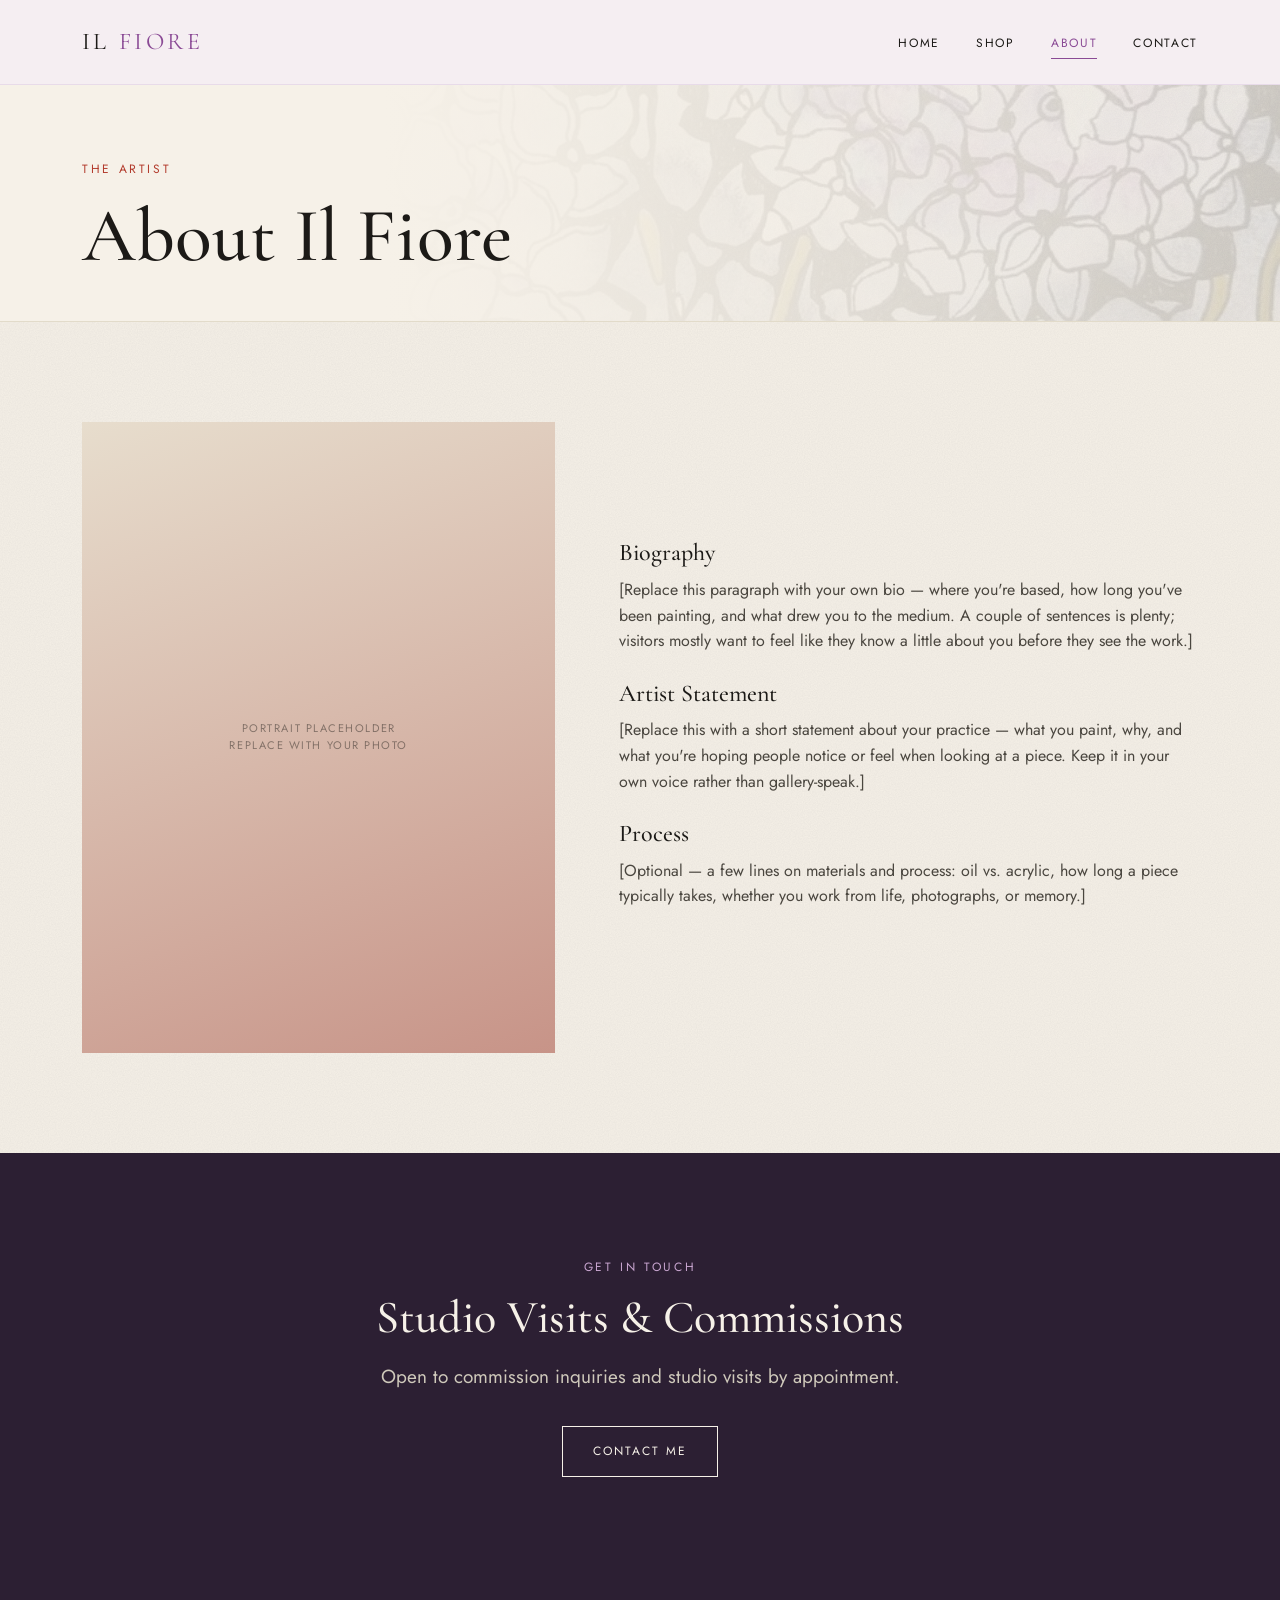
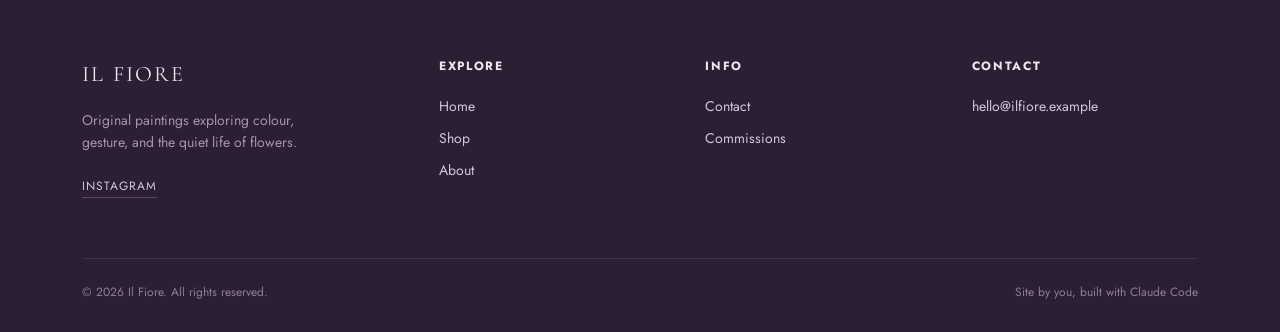
==== commit 830e6147: "Rebuild gallery experience: masonry, full-screen viewer, statement band A structural pass rather tha" ====
--- a/about.html
+++ b/about.html
@@ -21,7 +21,7 @@
 
 <link rel="preconnect" href="https://fonts.googleapis.com">
 <link href="https://fonts.googleapis.com/css2?family=Cormorant+Garamond:wght@400;500;600&family=Jost:wght@400;500&display=swap" rel="stylesheet">
-<link rel="stylesheet" href="css/style.css?v=7">
+<link rel="stylesheet" href="css/style.css?v=8">
 
 <script type="application/ld+json">
 {
@@ -54,7 +54,7 @@
   </div>
 </header>
 
-<div class="page-hero">
+<div class="page-hero bg-about">
   <div class="container reveal">
     <span class="eyebrow">The Artist</span>
     <h1>About Il Fiore</h1>
@@ -129,6 +129,6 @@
   </div>
 </footer>
 
-<script src="js/main.js?v=7"></script>
+<script src="js/main.js?v=8"></script>
 </body>
 </html>
--- a/css/style.css
+++ b/css/style.css
@@ -195,15 +195,28 @@
 }
 .section-head .view-all { font-size: 12px; letter-spacing: 0.16em; text-transform: uppercase; border-bottom: 1px solid var(--ink); padding-bottom: 3px; }
 
-/* ===== Work grid & cards ===== */
-.work-grid { display: grid; grid-template-columns: repeat(3, 1fr); gap: 40px 32px; }
-@media (max-width: 960px) { .work-grid { grid-template-columns: repeat(2, 1fr); } }
-@media (max-width: 620px) { .work-grid { grid-template-columns: 1fr; } }
-
-.work-card { cursor: pointer; }
+/* ===== Work grid & cards (masonry) ===== */
+.work-grid { columns: 3 280px; column-gap: 32px; }
+@media (max-width: 960px) { .work-grid { columns: 2 240px; } }
+@media (max-width: 620px) { .work-grid { columns: 1; } }
+
+.work-card {
+  cursor: pointer;
+  display: inline-block;
+  width: 100%;
+  break-inside: avoid;
+  margin-bottom: 32px;
+}
+.work-card:nth-child(3n+2) { margin-top: 48px; }
+.work-card:nth-child(3n+3) { margin-top: 22px; }
+@media (max-width: 960px) {
+  .work-card:nth-child(3n+2), .work-card:nth-child(3n+3) { margin-top: 0; }
+  .work-card:nth-child(2n) { margin-top: 40px; }
+}
+@media (max-width: 620px) { .work-card:nth-child(n) { margin-top: 0; } }
+
 .placeholder-art {
   position: relative;
-  aspect-ratio: 4 / 5;
   border-radius: 2px;
   overflow: hidden;
   margin-bottom: 18px;
@@ -225,8 +238,9 @@
   font-size: 11px; letter-spacing: 0.14em; text-transform: uppercase;
   color: rgba(28,26,23,.45);
 }
-.placeholder-art img { position: absolute; inset: 0; width: 100%; height: 100%; object-fit: cover; transition: transform .7s ease; }
-.work-card:hover .placeholder-art img { transform: scale(1.07); }
+.placeholder-art picture, .placeholder-art img { display: block; width: 100%; height: auto; }
+.placeholder-art img { transition: transform .7s ease; }
+.work-card:hover .placeholder-art img { transform: scale(1.05); }
 
 .hue-1 { background: linear-gradient(150deg,#e9c9c2,#c1857a); }
 .hue-2 { background: linear-gradient(150deg,#dbe0cf,#8a9a7e); }
@@ -285,8 +299,51 @@
 }
 
 /* ===== Page header (interior pages) ===== */
-.page-hero { padding: 70px 0 40px; border-bottom: 1px solid var(--line); }
+.page-hero { position: relative; padding: 70px 0 40px; border-bottom: 1px solid var(--line); overflow: hidden; }
 .page-hero .eyebrow { color: var(--rose); }
+.page-hero::before {
+  content: ""; position: absolute; inset: 0; z-index: 0;
+  background-size: cover; background-position: center;
+  opacity: .16;
+}
+.page-hero::after {
+  content: ""; position: absolute; inset: 0; z-index: 0;
+  background: linear-gradient(90deg, var(--cream) 0%, var(--cream) 30%, rgba(246,241,232,0) 100%);
+}
+.page-hero .container { position: relative; z-index: 1; }
+.page-hero.bg-shop::before { background-image: url("../assets/works/floral-07.jpg"); }
+.page-hero.bg-about::before { background-image: url("../assets/works/floral-03.jpg"); }
+.page-hero.bg-contact::before { background-image: url("../assets/works/floral-09.jpg"); }
+
+/* ===== Statement band ===== */
+.statement-band { background: var(--ink); padding: 130px 0; overflow-x: hidden; }
+.statement-line {
+  font-family: var(--font-serif); font-weight: 500;
+  font-size: clamp(38px, 6.4vw, 88px); line-height: 1.2; margin: 0 0 8px;
+}
+.statement-line.indent-1 { margin-left: 6vw; }
+.statement-line.indent-2 { margin-left: 13vw; }
+.hl {
+  display: inline-block; color: var(--cream);
+  padding: 4px 20px; box-decoration-break: clone; -webkit-box-decoration-break: clone;
+}
+.hl-rose { background: var(--rose); }
+.hl-gold { background: var(--gold); color: var(--ink); }
+.hl-sage { background: var(--sage); }
+@media (max-width: 700px) {
+  .statement-line { font-size: clamp(28px, 9vw, 44px); }
+  .statement-line.indent-1, .statement-line.indent-2 { margin-left: 0; }
+}
+
+/* ===== Ticker strip ===== */
+.ticker { overflow: hidden; background: var(--cream-dim); border-top: 1px solid var(--line); border-bottom: 1px solid var(--line); padding: 16px 0; }
+.ticker-track { display: flex; width: max-content; gap: 36px; animation: tickerScroll 42s linear infinite; }
+.ticker:hover .ticker-track { animation-play-state: paused; }
+.ticker-item { display: flex; align-items: center; gap: 12px; white-space: nowrap; }
+.ticker-item img { width: 42px; height: 42px; object-fit: cover; border-radius: 2px; flex-shrink: 0; }
+.ticker-item span { font-size: 12px; letter-spacing: 0.1em; text-transform: uppercase; color: var(--ink-soft); }
+@keyframes tickerScroll { from { transform: translateX(0); } to { transform: translateX(-50%); } }
+@media (prefers-reduced-motion: reduce) { .ticker-track { animation: none; } }
 
 /* ===== About page ===== */
 .bio-block { margin-bottom: 26px; }
@@ -321,30 +378,46 @@
 .contact-info li { margin-bottom: 22px; }
 .contact-info .label { font-size: 12px; letter-spacing: .1em; text-transform: uppercase; color: var(--rose); display:block; margin-bottom: 4px; }
 
-/* ===== Lightbox modal ===== */
-.modal-overlay {
-  position: fixed; inset: 0; background: rgba(28,26,23,.86);
-  display: flex; align-items: center; justify-content: center; z-index: 200; padding: 24px;
+/* ===== Full-screen viewer ===== */
+.viewer-overlay {
+  position: fixed; inset: 0; background: var(--ink); z-index: 300;
+  display: flex; flex-direction: column;
   opacity: 0; visibility: hidden; pointer-events: none;
-  transition: opacity .3s ease, visibility 0s linear .3s;
-}
-.modal-overlay.open { opacity: 1; visibility: visible; pointer-events: auto; transition: opacity .3s ease, visibility 0s; }
-.modal-box {
-  background: var(--cream); max-width: 880px; width: 100%; max-height: 88vh; overflow: auto;
-  display: grid; grid-template-columns: 1.1fr 1fr;
-  transform: scale(.94) translateY(10px); transition: transform .35s ease;
-}
-.modal-overlay.open .modal-box { transform: scale(1) translateY(0); }
-@media (max-width: 760px) { .modal-box { grid-template-columns: 1fr; } }
-.modal-box .placeholder-art { aspect-ratio: 4/5; margin: 0; border-radius: 0; }
-.modal-info { padding: 40px; position: relative; }
-.modal-close {
-  position: absolute; top: 16px; right: 20px; background: none; border: none;
-  font-size: 22px; line-height: 1; color: var(--ink);
-}
-.modal-info .work-title { font-size: 28px; margin-bottom: 6px; }
-.modal-info .work-sub { color: #6b6659; margin-bottom: 24px; }
-.modal-info p { color: #4a463f; margin-bottom: 24px; }
+  transition: opacity .4s ease, visibility 0s linear .4s;
+}
+.viewer-overlay.open { opacity: 1; visibility: visible; pointer-events: auto; transition: opacity .4s ease, visibility 0s; }
+.viewer-topbar { display: flex; justify-content: space-between; align-items: center; padding: 24px 28px; flex-shrink: 0; }
+.viewer-counter { color: #9a968c; font-size: 12px; letter-spacing: 0.14em; }
+.viewer-close { background: none; border: none; color: var(--cream); font-size: 26px; line-height: 1; }
+.viewer-stage { position: relative; flex: 1; display: flex; align-items: center; justify-content: center; padding: 0 90px 20px; min-height: 0; }
+.viewer-image {
+  max-width: 100%; max-height: 100%; object-fit: contain;
+  box-shadow: 0 30px 70px rgba(0,0,0,.45);
+  opacity: 0; transform: scale(.96); transition: opacity .45s ease, transform .45s ease;
+}
+.viewer-image.shown { opacity: 1; transform: scale(1); }
+.viewer-nav {
+  position: absolute; top: 50%; transform: translateY(-50%); z-index: 2;
+  width: 48px; height: 48px; border-radius: 50%;
+  display: flex; align-items: center; justify-content: center;
+  background: rgba(255,255,255,.06); border: 1px solid rgba(255,255,255,.3);
+  color: var(--cream); font-size: 24px; line-height: 1;
+  transition: background .2s ease;
+}
+.viewer-nav:hover { background: rgba(255,255,255,.18); }
+.viewer-prev { left: 24px; }
+.viewer-next { right: 24px; }
+.viewer-caption { text-align: center; padding: 8px 24px 34px; flex-shrink: 0; }
+.viewer-caption .work-title { font-family: var(--font-serif); font-size: 26px; color: var(--cream); margin-bottom: 6px; }
+.viewer-caption .work-sub { color: #9a968c; font-size: 14px; margin-bottom: 18px; }
+.viewer-caption .work-inquire { display: inline-block; font-size: 11px; letter-spacing: 0.14em; text-transform: uppercase; border-bottom: 1px solid var(--rose); color: #d38d74; padding-bottom: 3px; }
+
+@media (max-width: 700px) {
+  .viewer-stage { padding: 0 20px 16px; }
+  .viewer-nav { width: 38px; height: 38px; font-size: 18px; }
+  .viewer-prev { left: 8px; }
+  .viewer-next { right: 8px; }
+}
 
 /* ===== Utility ===== */
 .text-center { text-align: center; }
